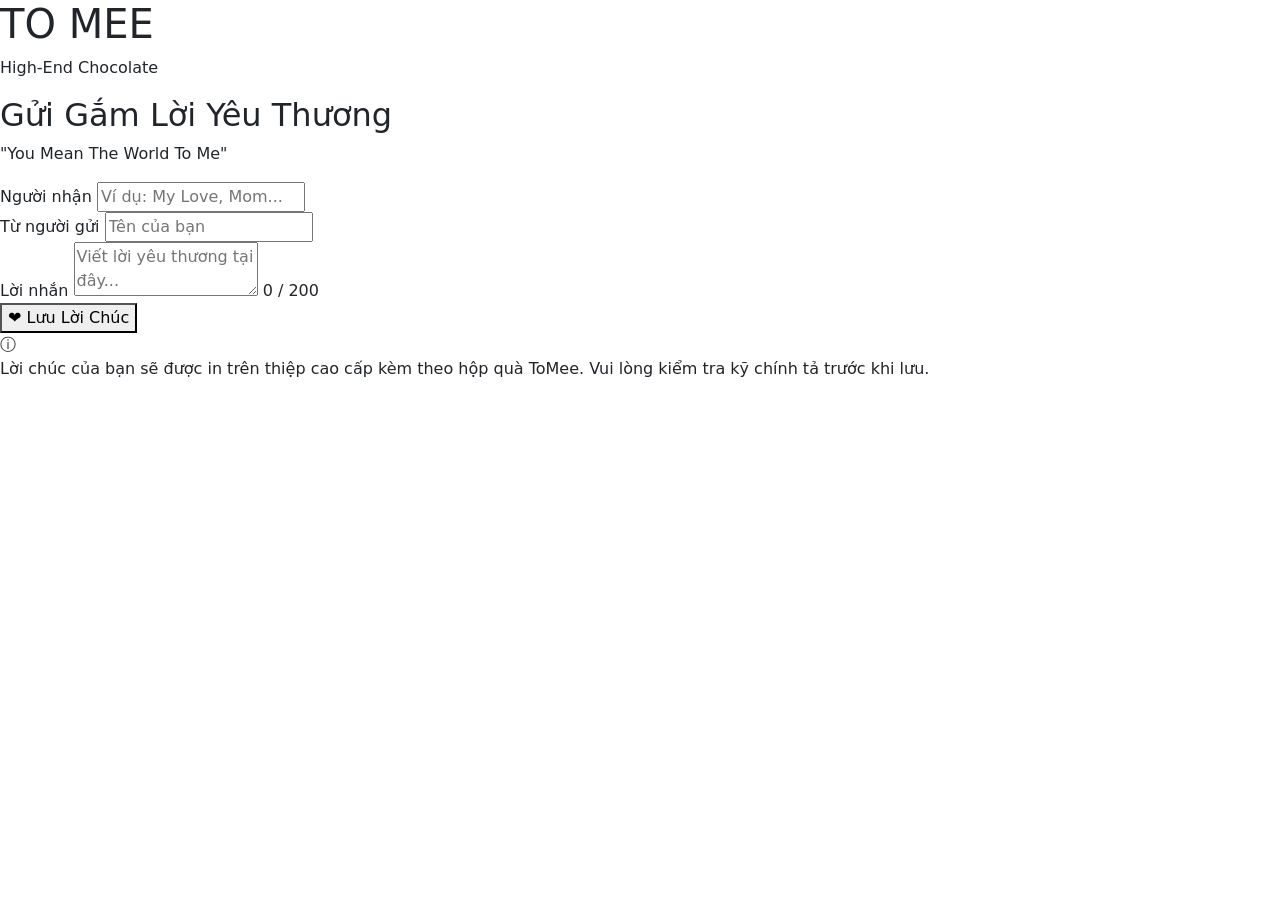
==== index.html @ d5127831 "base html" ====
<!-- src/html/index.html -->
<!DOCTYPE html>
<html lang="en">
	<head>
		<meta charset="UTF-8" />
		<meta name="viewport" content="width=device-width, initial-scale=1.0" />
		<title>Document</title>
		<link rel="stylesheet" href="assets/css/vendor.css" />
		<!-- Thêm vendor.css -->
		<link rel="stylesheet" href="assets/css/style.css" />
		<!-- style.css -->
	</head>

	<body>
		<!-- Include header -->
		<header></header>


		<!-- Main content of the page -->
		<main>
			<!-- Main content -->
			<div class="lv_pageWrapper_container">
				<div class="lv_loveForm_wrapper">
					<div class="lv_loveForm_header">
						<h1 class="lv_loveForm_title">TO MEE</h1>
						<p class="lv_loveForm_subTitle">High-End Chocolate</p>
					</div>

					<div class="lv_loveForm_intro">
						<h2 class="lv_loveForm_introTitle">Gửi Gắm Lời Yêu Thương</h2>
						<p class="lv_loveForm_introDesc">"You Mean The World To Me"</p>
					</div>

					<form class="lv_loveForm_form">
						<div class="lv_loveForm_fieldGroup">
							<label class="lv_loveForm_labelReceiver">Người nhận</label>
							<input type="text" class="lv_loveForm_inputReceiver" placeholder="Ví dụ: My Love, Mom..." />
						</div>

						<div class="lv_loveForm_fieldGroup">
							<label class="lv_loveForm_labelSender">Từ người gửi</label>
							<input type="text" class="lv_loveForm_inputSender" placeholder="Tên của bạn" />
						</div>

						<div class="lv_loveForm_fieldGroup">
							<label class="lv_loveForm_labelMessage">Lời nhắn</label>
							<textarea class="lv_loveForm_textareaMessage" placeholder="Viết lời yêu thương tại đây..."></textarea>
							<span class="lv_loveForm_charCount">0 / 200</span>
						</div>

						<button type="submit" class="lv_loveForm_submitButton">❤️ Lưu Lời Chúc</button>
					</form>

					<div class="lv_loveForm_notice">
						<span class="lv_loveForm_noticeIcon">ⓘ</span>
						<p class="lv_loveForm_noticeText">Lời chúc của bạn sẽ được in trên thiệp cao cấp kèm theo hộp quà ToMee. Vui lòng kiểm tra kỹ chính tả trước khi lưu.</p>
					</div>
				</div>
			</div>
		</main>

		<!-- Include footer -->
		<footer></footer>


		<script src="assets/js/vendor.js"></script>
		<!-- vendor.js -->
		<script src="assets/js/main.js"></script>
		<!-- main.js -->
	</body>
</html>
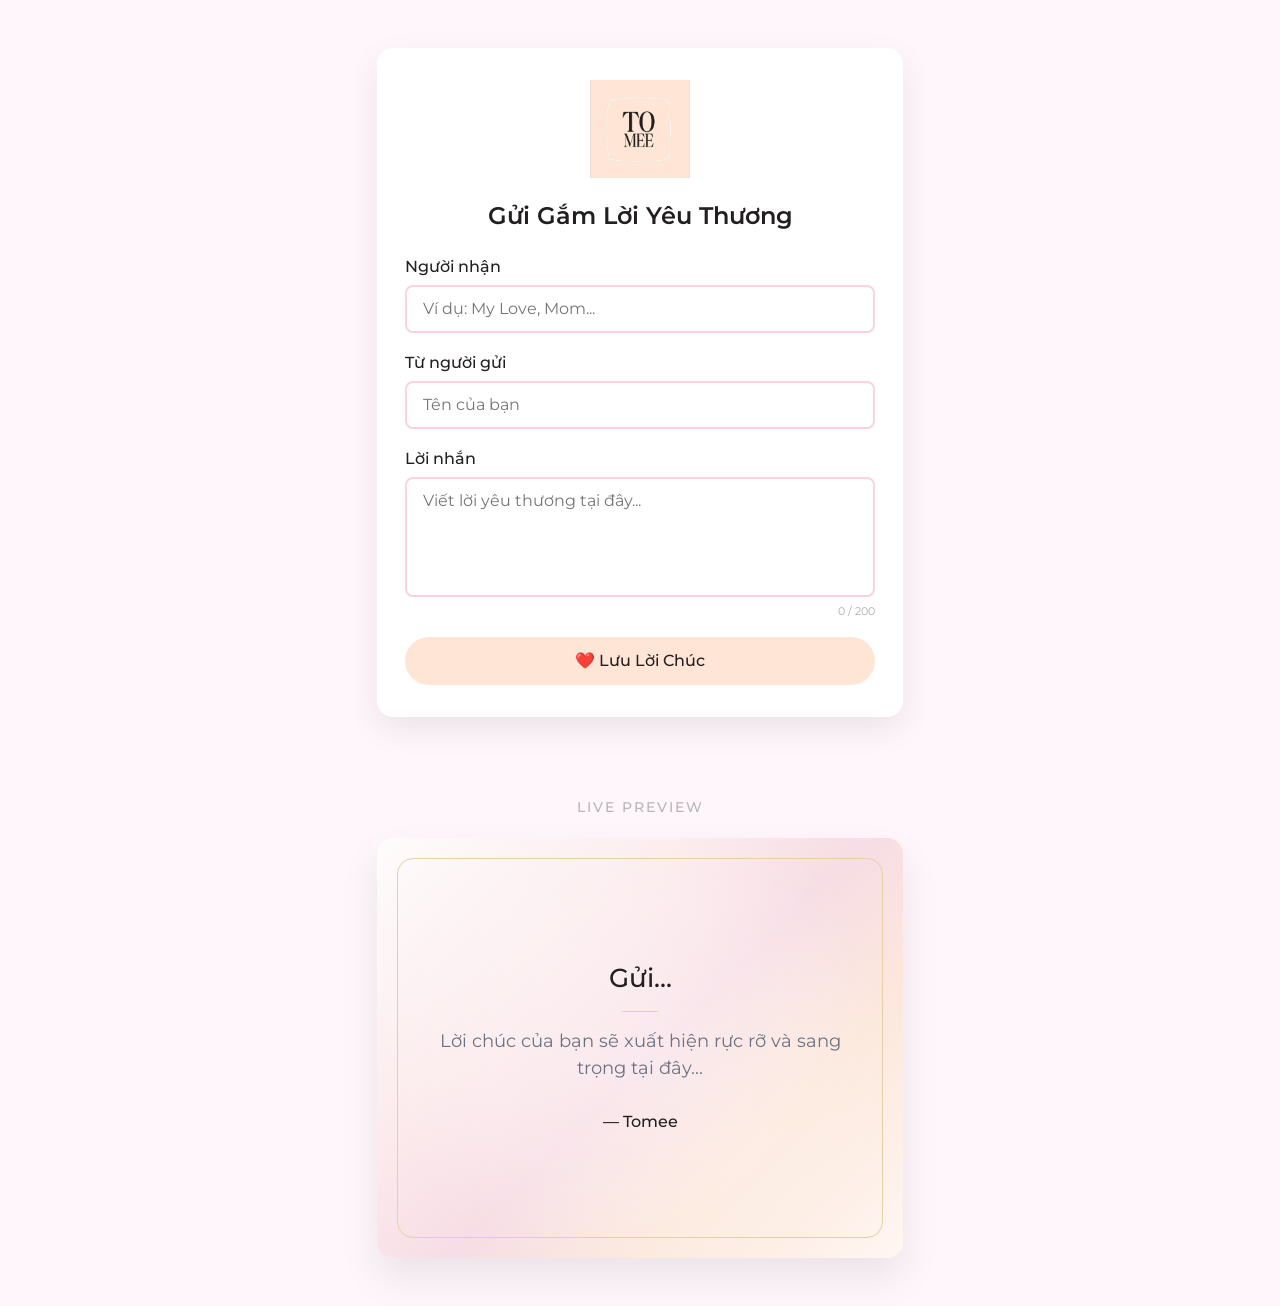
==== commit 2e0ba8f0: "coding" ====
--- a/index.html
+++ b/index.html
@@ -5,9 +5,14 @@
 		<meta charset="UTF-8" />
 		<meta name="viewport" content="width=device-width, initial-scale=1.0" />
 		<title>Document</title>
-		<link rel="stylesheet" href="assets/css/vendor.css" />
+
+		<link rel="preconnect" href="https://fonts.googleapis.com" />
+		<link rel="preconnect" href="https://fonts.gstatic.com" crossorigin />
+		<link href="https://fonts.googleapis.com/css2?family=Montserrat:ital,wght@0,100..900;1,100..900&display=swap" rel="stylesheet" />
+
+		<link rel="stylesheet" href="/assets/css/vendor.css" />
 		<!-- Thêm vendor.css -->
-		<link rel="stylesheet" href="assets/css/style.css" />
+		<link rel="stylesheet" href="/assets/css/main.css" />
 		<!-- style.css -->
 	</head>
 
@@ -15,45 +20,64 @@
 		<!-- Include header -->
 		<header></header>
 
-
 		<!-- Main content of the page -->
 		<main>
 			<!-- Main content -->
 			<div class="lv_pageWrapper_container">
-				<div class="lv_loveForm_wrapper">
-					<div class="lv_loveForm_header">
-						<h1 class="lv_loveForm_title">TO MEE</h1>
-						<p class="lv_loveForm_subTitle">High-End Chocolate</p>
-					</div>
+				<div class="container py-5">
+					<div class="row justify-content-center">
+						<div class="col-12 col-md-8 col-lg-6">
+							<div class="lv_loveForm_wrapper">
+								<div class="lv_loveForm_header">
+									<img class="lv_loveForm_header_img" src="/assets/images/logo-to-mee.png" alt="" />
+								</div>
 
-					<div class="lv_loveForm_intro">
-						<h2 class="lv_loveForm_introTitle">Gửi Gắm Lời Yêu Thương</h2>
-						<p class="lv_loveForm_introDesc">"You Mean The World To Me"</p>
-					</div>
+								<div class="lv_loveForm_intro">
+									<h2 class="lv_loveForm_introTitle">Gửi Gắm Lời Yêu Thương</h2>
+								</div>
 
-					<form class="lv_loveForm_form">
-						<div class="lv_loveForm_fieldGroup">
-							<label class="lv_loveForm_labelReceiver">Người nhận</label>
-							<input type="text" class="lv_loveForm_inputReceiver" placeholder="Ví dụ: My Love, Mom..." />
+								<form class="lv_loveForm_form">
+									<div class="lv_loveForm_fieldGroup">
+										<label class="lv_loveForm_labelReceiver">Người nhận</label>
+										<input type="text" class="lv_loveForm_inputReceiver" placeholder="Ví dụ: My Love, Mom..." />
+									</div>
+
+									<div class="lv_loveForm_fieldGroup">
+										<label class="lv_loveForm_labelSender">Từ người gửi</label>
+										<input type="text" class="lv_loveForm_inputSender" placeholder="Tên của bạn" />
+									</div>
+
+									<div class="lv_loveForm_fieldGroup">
+										<label class="lv_loveForm_labelMessage">Lời nhắn</label>
+										<textarea class="lv_loveForm_textareaMessage" placeholder="Viết lời yêu thương tại đây..."></textarea>
+										<span class="lv_loveForm_charCount">0 / 200</span>
+									</div>
+
+									<button type="submit" class="lv_loveForm_submitButton">❤️ Lưu Lời Chúc</button>
+								</form>
+							</div>
+
+							<!-- preview -->
+							<div class="lv_cardPreview_wrapper ">
+								<div class="lv_cardPreview_container">
+									<span class="lv_cardPreview_label"> LIVE PREVIEW </span>
+
+									<div class="lv_cardPreview_card">
+										<div class="lv_cardPreview_border">
+											<div class="lv_cardPreview_content">
+												<h1 class="lv_cardPreview_title">Gửi...</h1>
+
+												<div class="lv_cardPreview_divider"></div>
+
+												<p class="lv_cardPreview_message">Lời chúc của bạn sẽ xuất hiện rực rỡ và sang trọng tại đây...</p>
+
+												<span class="lv_cardPreview_signature"> — Tomee </span>
+											</div>
+										</div>
+									</div>
+								</div>
+							</div>
 						</div>
-
-						<div class="lv_loveForm_fieldGroup">
-							<label class="lv_loveForm_labelSender">Từ người gửi</label>
-							<input type="text" class="lv_loveForm_inputSender" placeholder="Tên của bạn" />
-						</div>
-
-						<div class="lv_loveForm_fieldGroup">
-							<label class="lv_loveForm_labelMessage">Lời nhắn</label>
-							<textarea class="lv_loveForm_textareaMessage" placeholder="Viết lời yêu thương tại đây..."></textarea>
-							<span class="lv_loveForm_charCount">0 / 200</span>
-						</div>
-
-						<button type="submit" class="lv_loveForm_submitButton">❤️ Lưu Lời Chúc</button>
-					</form>
-
-					<div class="lv_loveForm_notice">
-						<span class="lv_loveForm_noticeIcon">ⓘ</span>
-						<p class="lv_loveForm_noticeText">Lời chúc của bạn sẽ được in trên thiệp cao cấp kèm theo hộp quà ToMee. Vui lòng kiểm tra kỹ chính tả trước khi lưu.</p>
 					</div>
 				</div>
 			</div>
@@ -62,10 +86,9 @@
 		<!-- Include footer -->
 		<footer></footer>
 
-
-		<script src="assets/js/vendor.js"></script>
+		<script src="/assets/js/vendor.js"></script>
 		<!-- vendor.js -->
-		<script src="assets/js/main.js"></script>
+		<script src="/assets/js/main.js"></script>
 		<!-- main.js -->
 	</body>
 </html>
--- a/assets/css/main.css
+++ b/assets/css/main.css
@@ -0,0 +1,186 @@
+body {
+	line-height: 1.5;
+	font-size: 16px;
+	font-family: "Montserrat", sans-serif;
+	font-size: 400;
+	color: #231f20;
+}
+
+.lv_pageWrapper_container {
+	background-color: #fef6fa;
+}
+
+.lv_loveForm_wrapper {
+	background-color: #ffffff;
+	border-radius: 16px;
+	padding: 32px 28px;
+	box-shadow: 0 12px 32px rgba(0, 0, 0, 0.08);
+	display: grid;
+	row-gap: 24px;
+}
+
+/* Header */
+.lv_loveForm_header {
+	text-align: center;
+}
+
+/* Intro */
+.lv_loveForm_intro {
+	text-align: center;
+}
+
+.lv_loveForm_introTitle {
+	font-size: 24px;
+	margin: 0px;
+	font-weight: 600;
+	color: #231f20;
+}
+
+/* Form */
+.lv_loveForm_form {
+	display: grid;
+	row-gap: 18px;
+}
+
+.lv_loveForm_fieldGroup {
+	display: grid;
+	row-gap: 6px;
+}
+
+.lv_loveForm_labelReceiver,
+.lv_loveForm_labelSender,
+.lv_loveForm_labelMessage {
+	font-size: 16px;
+	color: #231f20;
+	font-weight: 500;
+}
+
+.lv_loveForm_inputReceiver,
+.lv_loveForm_inputSender {
+	height: 48px;
+	padding: 0 16px;
+	font-size: 16px;
+	border-radius: 8px;
+	border: 2px solid #f9d3e0;
+	outline: none !important;
+}
+
+.lv_loveForm_inputReceiver:focus,
+.lv_loveForm_inputSender:focus,
+.lv_loveForm_textareaMessage:focus {
+	border: 2px solid #ffe5d6 !important;
+}
+
+.lv_loveForm_textareaMessage {
+	height: 120px;
+	padding: 10px 16px;
+	font-size: 16px;
+	border-radius: 8px;
+	border: 2px solid #f9d3e0;
+	resize: none;
+	outline: none !important;
+}
+
+.lv_loveForm_charCount {
+	font-size: 11px;
+	color: #aaaaaa;
+	text-align: right;
+}
+
+/* Button */
+.lv_loveForm_submitButton {
+	height: 48px;
+	border-radius: 24px;
+	border: none;
+	background-color: #ffe5d6 !important;
+	font-size: 16px;
+	color: #231f20 !important;
+	cursor: pointer;
+	font-weight: 500;
+	transition: all 0.3s;
+}
+
+.lv_loveForm_submitButton:hover {
+	background-color: #f9d3e0 !important;
+}
+
+.lv_loveForm_header_img {
+	width: 100px;
+	height: auto;
+}
+
+.lv_cardPreview_container {
+	display: grid;
+	place-items: center;
+	border-radius: 16px;
+}
+
+.lv_cardPreview_card {
+	width: 100%;
+	min-height: 420px;
+	display: grid;
+	place-items: center;
+	border-radius: 16px;
+	box-shadow: 0px 20px 40px rgba(0, 0, 0, 0.08);
+	background: radial-gradient(circle at 50% 50%, rgba(255, 255, 255, 0.35) 0%, rgba(255, 255, 255, 0.2) 45%, rgba(255, 255, 255, 0) 75%), linear-gradient(135deg, #fefcfc 0%, #fcebed 32%, #f7dde5 52%, #fce8dc 72%, #fff6f2 100%);
+}
+
+.lv_cardPreview_border {
+	width: calc(100% - 40px);
+	height: calc(100% - 40px);
+	border: 1px solid #e6cfa5;
+	display: grid;
+	place-items: center;
+	border-radius: 16px;
+}
+
+.lv_cardPreview_content {
+	width: 100%;
+	display: grid;
+	grid-template-rows: auto auto auto auto;
+	justify-items: center;
+	row-gap: 16px;
+	text-align: center;
+	padding: 24px 32px;
+}
+
+.lv_cardPreview_title {
+	font-size: 26px;
+	font-weight: 500;
+	color: #231f20;
+	margin: 0;
+}
+
+.lv_cardPreview_divider {
+	width: 36px;
+	height: 1px;
+	background-color: #e6cfa5;
+}
+
+.lv_cardPreview_message {
+	font-size: 18px;
+	color: #6b7280;
+	margin: 0;
+}
+
+.lv_cardPreview_signature {
+	font-size: 16px;
+	font-weight: 500;
+	color: #231f20;
+	margin-top: 12px;
+}
+
+.lv_cardPreview_label {
+	font-size: 14px;
+	font-weight: 500;
+	letter-spacing: 2px;
+	text-transform: uppercase;
+	color: #b6b6b6;
+	margin-bottom: 20px;
+	display: block;
+	text-align: center;
+}
+
+.lv_cardPreview_wrapper {
+	padding-top: 80px;
+}
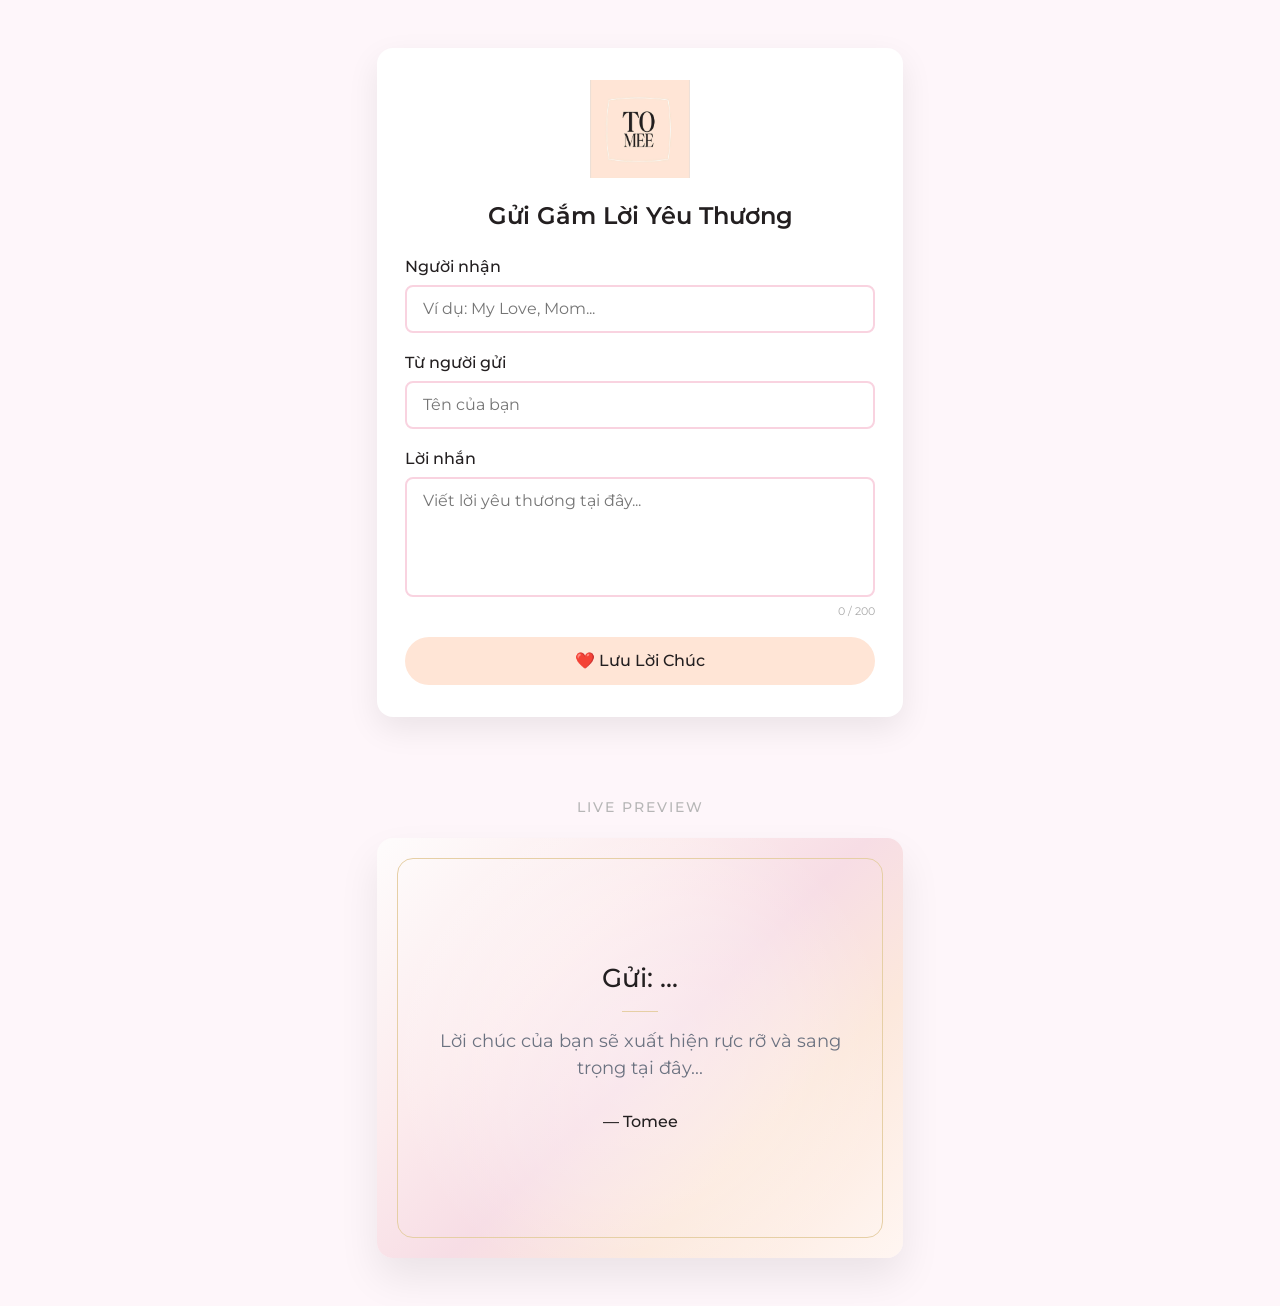
==== commit 45d33b89: "coding" ====
--- a/index.html
+++ b/index.html
@@ -1,5 +1,5 @@
 <!-- src/html/index.html -->
-<!DOCTYPE html>
+<!doctype html>
 <html lang="en">
 	<head>
 		<meta charset="UTF-8" />
@@ -58,14 +58,14 @@
 							</div>
 
 							<!-- preview -->
-							<div class="lv_cardPreview_wrapper ">
+							<div class="lv_cardPreview_wrapper">
 								<div class="lv_cardPreview_container">
 									<span class="lv_cardPreview_label"> LIVE PREVIEW </span>
 
 									<div class="lv_cardPreview_card">
 										<div class="lv_cardPreview_border">
 											<div class="lv_cardPreview_content">
-												<h1 class="lv_cardPreview_title">Gửi...</h1>
+												<h1 class="lv_cardPreview_title">Gửi: ...</h1>
 
 												<div class="lv_cardPreview_divider"></div>
 
@@ -86,9 +86,154 @@
 		<!-- Include footer -->
 		<footer></footer>
 
+		<style>
+			.lv_loading {
+				display: inline-block;
+				width: 16px;
+				height: 16px;
+				border: 2px solid #fff;
+				border-top: 2px solid transparent;
+				border-radius: 50%;
+				animation: spin 0.8s linear infinite;
+				margin-right: 6px;
+				vertical-align: middle;
+			}
+
+			@keyframes spin {
+				to {
+					transform: rotate(360deg);
+				}
+			}
+
+			.lv_formSuccess {
+				margin-top: 12px;
+				color: #2e7d32;
+				font-weight: 600;
+				text-align: center;
+			}
+
+			.lv_error {
+				display: block;
+				color: #d32f2f;
+				font-size: 12px;
+			}
+		</style>
+
 		<script src="/assets/js/vendor.js"></script>
 		<!-- vendor.js -->
 		<script src="/assets/js/main.js"></script>
 		<!-- main.js -->
+
+		<script>
+			jQuery(function ($) {
+				const $receiver = $(".lv_loveForm_inputReceiver");
+				const $sender = $(".lv_loveForm_inputSender");
+				const $message = $(".lv_loveForm_textareaMessage");
+
+				const $previewTitle = $(".lv_cardPreview_title");
+				const $previewMessage = $(".lv_cardPreview_message");
+				const $previewSignature = $(".lv_cardPreview_signature");
+				const $charCount = $(".lv_loveForm_charCount");
+
+				// Người nhận → Title
+				$receiver.on("input", function () {
+					const val = $(this).val().trim();
+					$previewTitle.text(`Gửi: ${val || "..."}`);
+				});
+
+				// Người gửi → Signature
+				$sender.on("input", function () {
+					const val = $(this).val().trim();
+					$previewSignature.text(`— ${val || "Tomee"}`);
+				});
+
+				// Lời nhắn → Nội dung + đếm ký tự
+				$message.on("input", function () {
+					let val = $(this).val();
+
+					if (val.length > 200) {
+						val = val.substring(0, 200);
+						$(this).val(val);
+					}
+
+					$previewMessage.text(val || "Lời chúc của bạn sẽ xuất hiện rực rỡ và sang trọng tại đây...");
+
+					$charCount.text(`${val.length} / 200`);
+				});
+			});
+		</script>
+
+		<script>
+			jQuery(function ($) {
+				// gán name cho validate
+				$(".lv_loveForm_inputReceiver").attr("name", "receiver");
+				$(".lv_loveForm_inputSender").attr("name", "sender");
+				$(".lv_loveForm_textareaMessage").attr("name", "message");
+
+				const $form = $(".lv_loveForm_form");
+				const $btn = $(".lv_loveForm_submitButton");
+				const $charCount = $(".lv_loveForm_charCount");
+
+				const $previewTitle = $(".lv_cardPreview_title");
+				const $previewMessage = $(".lv_cardPreview_message");
+				const $previewSignature = $(".lv_cardPreview_signature");
+
+				$form.validate({
+					rules: {
+						receiver: {
+							required: true,
+							minlength: 3,
+						},
+						sender: {
+							required: true,
+							minlength: 3,
+						},
+						message: {
+							required: true,
+							maxlength: 200,
+						},
+					},
+
+					messages: {
+						receiver: {
+							required: "Trường người nhận không được bỏ trống",
+							minlength: "Người nhận phải có ít nhất 3 ký tự",
+						},
+						sender: {
+							required: "Trường người gửi không được bỏ trống",
+							minlength: "Người gửi phải có ít nhất 3 ký tự",
+						},
+						message: {
+							required: "Lời nhắn không được bỏ trống",
+							maxlength: "Lời nhắn tối đa 200 ký tự",
+						},
+					},
+
+					errorElement: "span",
+					errorClass: "lv_error",
+
+					submitHandler: function (form) {
+						$(".lv_formSuccess").remove();
+
+						$btn.prop("disabled", true).html('<span class="lv_loading"></span> Đang gửi...');
+
+						setTimeout(function () {
+							form.reset();
+
+							$previewTitle.text("Gửi: ...");
+							$previewMessage.text("Lời chúc của bạn sẽ xuất hiện rực rỡ và sang trọng tại đây...");
+							$previewSignature.text("— Tomee");
+							$charCount.text("0 / 200");
+
+							$btn.prop("disabled", false).html("❤️ Lưu Lời Chúc");
+
+							$btn.after('<div class="lv_formSuccess">✨ Lời chúc đã được lưu thành công!</div>');
+						}, 2000);
+
+						return false;
+					},
+				});
+			});
+		</script>
 	</body>
 </html>
--- a/assets/css/main.css
+++ b/assets/css/main.css
@@ -184,3 +184,259 @@
 .lv_cardPreview_wrapper {
 	padding-top: 80px;
 }
+
+.lv_wish_pageWrapper {
+	display: flex;
+	flex-direction: column;
+	min-height: 100vh;
+	justify-content: center;
+}
+
+.lv_wish_container {
+	display: grid;
+	justify-items: center;
+	row-gap: 16px;
+	margin-top: 48px;
+	margin-bottom: 48px;
+}
+
+/* ===== TITLE ===== */
+.lv_wish_title {
+	text-align: center;
+}
+
+.lv_wish_titleMain {
+	font-size: 24px;
+	margin: 0px;
+	font-weight: 600;
+	color: #231f20;
+}
+
+/* ===== TOGGLE ===== */
+.lv_wish_toggle {
+	display: none;
+}
+
+/* ===== ENVELOPE ===== */
+.lv_wish_envelope {
+	position: relative;
+	width: 420px;
+	height: 300px;
+	cursor: pointer;
+	perspective: 1200px;
+	filter: drop-shadow(0 14px 28px rgba(0, 0, 0, 0.08));
+}
+
+/* ===== BODY ===== */
+.lv_wish_envelopeBack {
+	position: absolute;
+	bottom: 0;
+	width: 100%;
+	height: 190px;
+	background: linear-gradient(to bottom, rgba(254, 246, 250, 0.95), rgba(249, 211, 224, 0.7));
+	border-radius: 12px;
+	z-index: 1;
+}
+
+/* ===== SIDE FOLDS ===== */
+.lv_wish_envelopeLeft,
+.lv_wish_envelopeRight {
+	position: absolute;
+	bottom: 0;
+	width: 0;
+	height: 0;
+	border-top: 95px solid transparent;
+	border-bottom: 95px solid transparent;
+	z-index: 2;
+}
+
+.lv_wish_envelopeLeft {
+	left: 0;
+	border-left: 210px solid rgba(249, 211, 224, 0.65);
+}
+
+.lv_wish_envelopeRight {
+	right: 0;
+	border-right: 210px solid rgba(249, 211, 224, 0.5);
+}
+
+/* ===== TOP FLAP ===== */
+.lv_wish_envelopeFlap {
+	position: absolute;
+	top: 110px;
+	left: 0;
+	width: 0;
+	height: 0;
+	border-left: 210px solid transparent;
+	border-right: 210px solid transparent;
+	border-top: 120px solid rgba(249, 211, 224, 0.6);
+	filter: blur(0.25px);
+	transform-origin: top center;
+	transform-style: preserve-3d;
+	transition: transform 0.9s ease;
+	z-index: 4;
+}
+
+/* ===== LETTER ===== */
+.lv_wish_letter {
+	position: absolute;
+	bottom: 24px;
+	left: 50%;
+	width: 360px;
+	padding: 32px 24px;
+	transform: translateX(-50%) translateY(140px);
+	border-radius: 10px;
+	box-shadow: 0 10px 24px rgba(0, 0, 0, 0.06);
+	backdrop-filter: blur(2px);
+	opacity: 0;
+	transition: 0.9s ease;
+	z-index: 20;
+	text-align: center;
+	display: flex;
+	flex-direction: column;
+	gap: 24px;
+	background-color: #fff;
+}
+
+/* ===== LETTER TEXT ===== */
+.lv_wish_letterTo {
+	font-size: 12px;
+	color: #9a8f95;
+}
+
+.lv_wish_letterContent {
+	font-size: 14px;
+	color: #231f20;
+	font-style: italic;
+	display: -webkit-box;
+	-webkit-line-clamp: 5; /* số dòng tối đa */
+	-webkit-box-orient: vertical;
+	overflow: hidden;
+}
+
+.lv_wish_letterSign {
+	font-size: 12px;
+	color: #8a7f85;
+}
+
+/* ===== SEAL ===== */
+.lv_wish_envelopeSeal {
+	position: absolute;
+	bottom: 86px;
+	left: 50%;
+	transform: translateX(-50%);
+	width: 34px;
+	height: 34px;
+	background: radial-gradient(circle at 30% 30%, rgba(254, 246, 250, 0.9), rgba(249, 211, 224, 0.7));
+	border-radius: 50%;
+	box-shadow: 0 2px 6px rgba(0, 0, 0, 0.18);
+	z-index: 5;
+	transition:
+		transform 0.4s ease,
+		opacity 0.3s ease;
+}
+
+/* ===== OPEN STATE ===== */
+.lv_wish_toggle:checked + .lv_wish_envelope .lv_wish_envelopeFlap {
+	transform: rotateX(-180deg);
+}
+
+.lv_wish_toggle:checked + .lv_wish_envelope .lv_wish_letter {
+	transform: translateX(-50%) translateY(-30px);
+	opacity: 1;
+}
+
+.lv_wish_toggle:checked + .lv_wish_envelope .lv_wish_envelopeSeal {
+	opacity: 0;
+	transform: translateX(-50%) scale(0.6);
+}
+
+/* ============================= */
+/* ===== RESPONSIVE ===== */
+/* ============================= */
+
+@media (min-width: 1000px) {
+	.lv_wish_envelope {
+		width: 520px;
+		height: 360px;
+		transform: translateY(-100px);
+		transition: all 0.8s;
+	}
+
+	.lv_wish_toggle:checked + .lv_wish_envelope {
+		transform: translateY(0px);
+		transition: all 0.8s;
+	}
+
+	.lv_wish_envelopeBack {
+		height: 230px;
+	}
+
+	.lv_wish_envelopeLeft,
+	.lv_wish_envelopeRight {
+		border-top: 115px solid transparent;
+		border-bottom: 115px solid transparent;
+	}
+
+	.lv_wish_envelopeLeft {
+		border-left: 260px solid rgba(249, 211, 224, 0.6);
+	}
+
+	.lv_wish_envelopeRight {
+		border-right: 260px solid rgba(249, 211, 224, 0.45);
+	}
+
+	.lv_wish_envelopeFlap {
+		top: 130px;
+		border-left: 260px solid transparent;
+		border-right: 260px solid transparent;
+		border-top: 140px solid rgba(249, 211, 224, 0.9);
+	}
+}
+
+@media (max-width: 999px) {
+	.lv_wish_envelope {
+		width: 320px;
+		height: 240px;
+		transform: translateY(-60px);
+		transition: all 0.5s;
+	}
+
+	.lv_wish_toggle:checked + .lv_wish_envelope {
+		transform: translateY(0px);
+		transition: all 0.5s;
+	}
+
+	.lv_wish_envelopeBack {
+		height: 150px;
+	}
+
+	.lv_wish_envelopeLeft,
+	.lv_wish_envelopeRight {
+		border-top: 75px solid transparent;
+		border-bottom: 75px solid transparent;
+	}
+
+	.lv_wish_envelopeLeft {
+		border-left: 160px solid rgba(249, 211, 224, 0.6);
+	}
+
+	.lv_wish_envelopeRight {
+		border-right: 160px solid rgba(249, 211, 224, 0.45);
+	}
+
+	.lv_wish_envelopeFlap {
+		top: 90px;
+		border-left: 160px solid transparent;
+		border-right: 160px solid transparent;
+		border-top: 100px solid rgba(249, 211, 224, 0.9);
+	}
+
+	.lv_wish_envelopeSeal {
+		bottom: 42px;
+	}
+
+	.lv_wish_toggle:checked + .lv_wish_envelope .lv_wish_letter {
+		transform: translateX(-50%) translateY(79px);
+	}
+}
